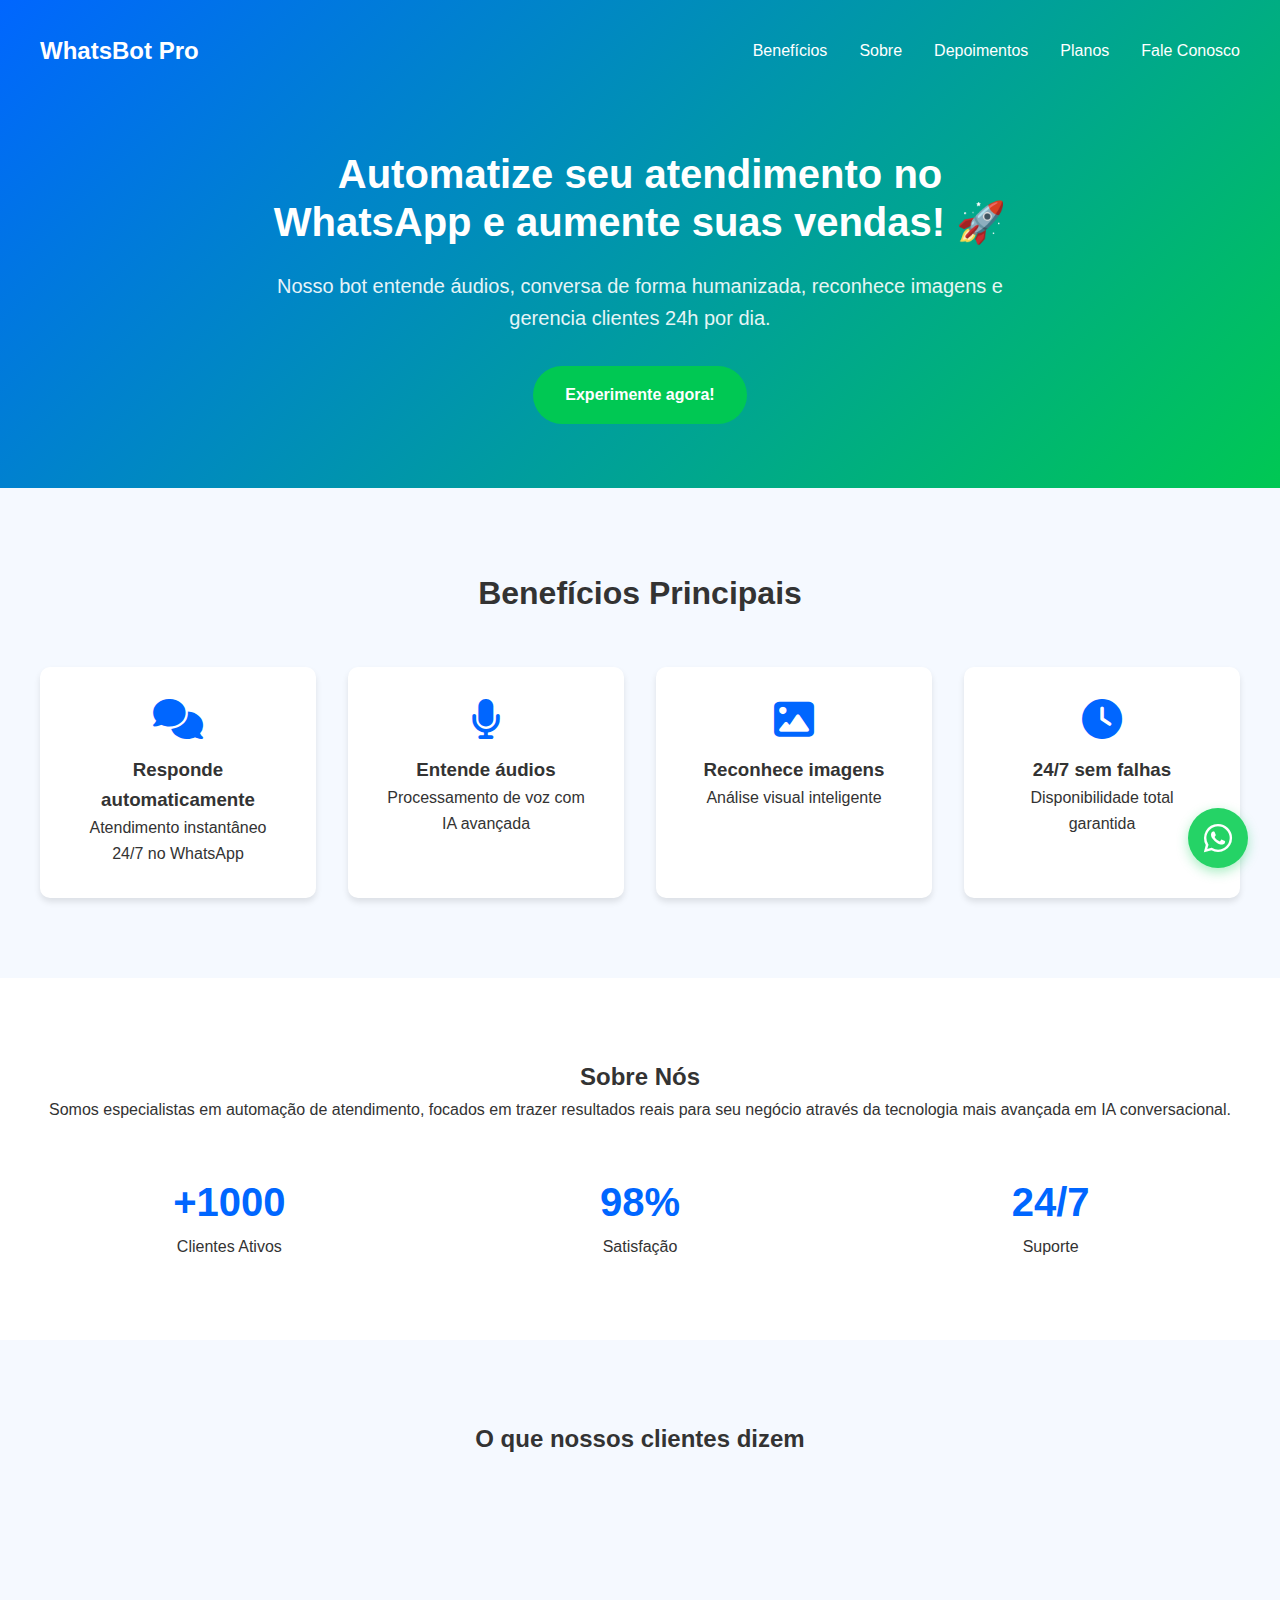
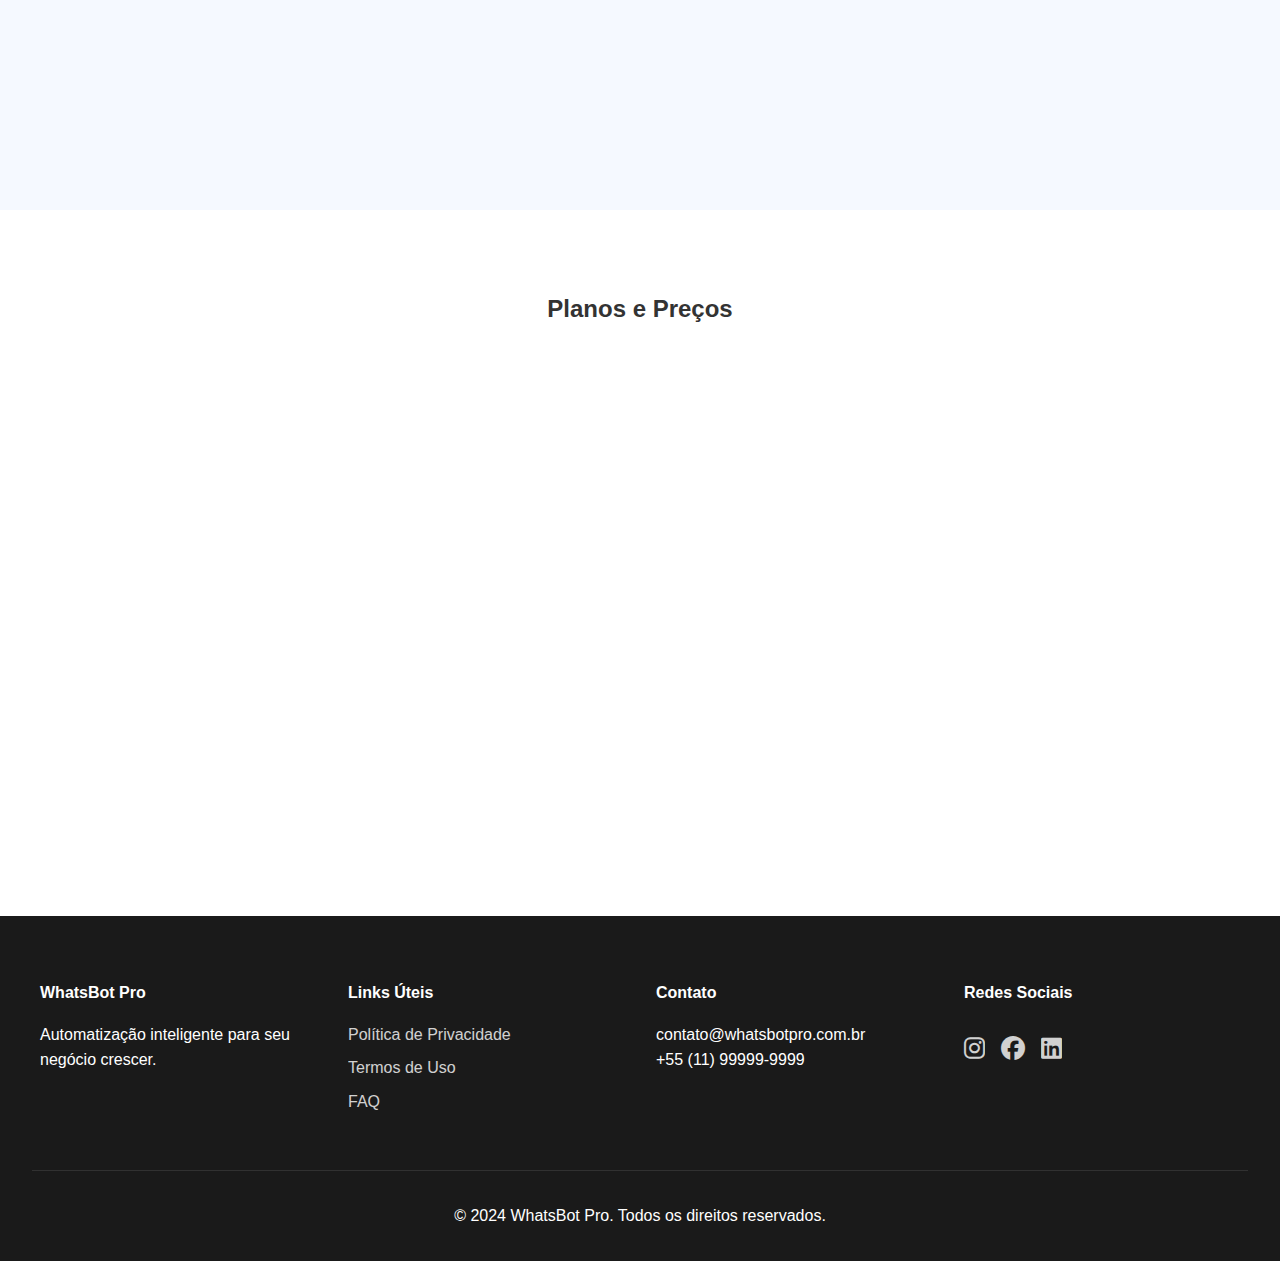
==== index.html @ e5d47222 "primeiro commit" ====
<!DOCTYPE html>
<html lang="pt-BR">
<head>
    <meta charset="UTF-8">
    <meta name="viewport" content="width=device-width, initial-scale=1.0">
    <meta name="description" content="Bot de automação para WhatsApp - Atendimento 24/7 com IA">
    <title>WhatsBot Pro - Automatize seu atendimento no WhatsApp</title>
    <link rel="stylesheet" href="style.css">
    <link rel="stylesheet" href="https://cdnjs.cloudflare.com/ajax/libs/font-awesome/6.5.1/css/all.min.css">
</head>
<body>
    <header class="hero">
        <nav>
            <div class="logo">WhatsBot Pro</div>
            <div class="nav-links">
                <a href="#beneficios">Benefícios</a>
                <a href="#sobre">Sobre</a>
                <a href="#depoimentos">Depoimentos</a>
                <a href="#planos">Planos</a>
                <!-- <a href="#contato" class="cta-button">Fale Conosco</a> -->
                <a href="#contato" >Fale Conosco</a>
            </div>
            <button class="mobile-menu-btn">
                <span></span>
                <span></span>
                <span></span>
            </button>
        </nav>
        <div class="hero-content">
            <h1>Automatize seu atendimento no WhatsApp e aumente suas vendas! 🚀</h1>
            <p>Nosso bot entende áudios, conversa de forma humanizada, reconhece imagens e gerencia clientes 24h por dia.</p>
            <a href="#planos" class="cta-button pulse">Experimente agora!</a>
        </div>
    </header>

    <section id="beneficios" class="benefits">
        <h2>Benefícios Principais</h2>
        <div class="benefits-grid">
            <div class="benefit-card">
                <i class="fas fa-comments"></i>
                <h3>Responde automaticamente</h3>
                <p>Atendimento instantâneo 24/7 no WhatsApp</p>
            </div>
            <div class="benefit-card">
                <i class="fas fa-microphone"></i>
                <h3>Entende áudios</h3>
                <p>Processamento de voz com IA avançada</p>
            </div>
            <div class="benefit-card">
                <i class="fas fa-image"></i>
                <h3>Reconhece imagens</h3>
                <p>Análise visual inteligente</p>
            </div>
            <div class="benefit-card">
                <i class="fas fa-clock"></i>
                <h3>24/7 sem falhas</h3>
                <p>Disponibilidade total garantida</p>
            </div>
        </div>
    </section>

    <section id="sobre" class="about">
        <div class="about-content">
            <h2>Sobre Nós</h2>
            <p>Somos especialistas em automação de atendimento, focados em trazer resultados reais para seu negócio através da tecnologia mais avançada em IA conversacional.</p>
            <div class="stats">
                <div class="stat">
                    <h3>+1000</h3>
                    <p>Clientes Ativos</p>
                </div>
                <div class="stat">
                    <h3>98%</h3>
                    <p>Satisfação</p>
                </div>
                <div class="stat">
                    <h3>24/7</h3>
                    <p>Suporte</p>
                </div>
            </div>
        </div>
    </section>

    <section id="depoimentos" class="testimonials">
        <h2>O que nossos clientes dizem</h2>
        <div class="testimonials-grid">
            <div class="testimonial-card">
                <div class="stars">★★★★★</div>
                <p>"Aumentamos nossas vendas em 300% com o WhatsBot Pro. Atendimento impecável!"</p>
                <div class="client">
                    <img src="https://ui-avatars.com/api/?name=João+Silva" alt="João Silva">
                    <div>
                        <h4>João Silva</h4>
                        <p>Loja Virtual JS</p>
                    </div>
                </div>
            </div>
            <div class="testimonial-card">
                <div class="stars">★★★★★</div>
                <p>"O melhor investimento que fizemos. O bot é incrível e o suporte é excepcional!"</p>
                <div class="client">
                    <img src="https://ui-avatars.com/api/?name=Maria+Santos" alt="Maria Santos">
                    <div>
                        <h4>Maria Santos</h4>
                        <p>MS Cosméticos</p>
                    </div>
                </div>
            </div>
        </div>
    </section>

    <section id="planos" class="pricing">
        <h2>Planos e Preços</h2>
        <div class="pricing-grid">
            <div class="pricing-card">
                <h3>Básico</h3>
                <div class="price">R$ 297<span>/mês</span></div>
                <ul>
                    <li>✓ Até 1000 conversas/mês</li>
                    <li>✓ Respostas automáticas</li>
                    <li>✓ Suporte por email</li>
                    <li>✓ Relatórios básicos</li>
                </ul>
                <a href="#contato" class="cta-button">Começar agora</a>
            </div>
            <div class="pricing-card featured">
                <div class="featured-label">Mais Popular</div>
                <h3>Profissional</h3>
                <div class="price">R$ 497<span>/mês</span></div>
                <ul>
                    <li>✓ Até 5000 conversas/mês</li>
                    <li>✓ IA avançada</li>
                    <li>✓ Suporte prioritário</li>
                    <li>✓ Relatórios avançados</li>
                    <li>✓ Personalização completa</li>
                </ul>
                <a href="#contato" class="cta-button">Começar agora</a>
            </div>
            <div class="pricing-card">
                <h3>Enterprise</h3>
                <div class="price">Sob consulta</div>
                <ul>
                    <li>✓ Conversas ilimitadas</li>
                    <li>✓ IA personalizada</li>
                    <li>✓ Suporte 24/7</li>
                    <li>✓ API exclusiva</li>
                    <li>✓ Treinamento da equipe</li>
                </ul>
                <a href="#contato" class="cta-button">Falar com consultor</a>
            </div>
        </div>
    </section>

    <div id="whatsapp-button" class="whatsapp-button">
        <i class="fab fa-whatsapp"></i>
    </div>

    <footer>
        <div class="footer-content">
            <div class="footer-section">
                <h4>WhatsBot Pro</h4>
                <p>Automatização inteligente para seu negócio crescer.</p>
            </div>
            <div class="footer-section">
                <h4>Links Úteis</h4>
                <a href="#">Política de Privacidade</a>
                <a href="#">Termos de Uso</a>
                <a href="#">FAQ</a>
            </div>
            <div class="footer-section">
                <h4>Contato</h4>
                <p>contato@whatsbotpro.com.br</p>
                <p>+55 (11) 99999-9999</p>
            </div>
            <div class="footer-section">
                <h4>Redes Sociais</h4>
                <div class="social-links">
                    <a href="#"><i class="fab fa-instagram"></i></a>
                    <a href="#"><i class="fab fa-facebook"></i></a>
                    <a href="#"><i class="fab fa-linkedin"></i></a>
                </div>
            </div>
        </div>
        <div class="footer-bottom">
            <p>&copy; 2024 WhatsBot Pro. Todos os direitos reservados.</p>
        </div>
    </footer>

    <script src="main.js"></script>
</body>
</html>
---- style.css ----
:root {
    --primary-color: #0066ff;
    --secondary-color: #00c853;
    --dark-blue: #004ecb;
    --dark-green: #009624;
    --text-color: #333;
    --light-bg: #f5f9ff;
    --white: #ffffff;
    --gradient: linear-gradient(135deg, var(--primary-color), var(--secondary-color));
}

* {
    margin: 0;
    padding: 0;
    box-sizing: border-box;
}

html {
    scroll-behavior: smooth;
}

body {
    font-family: 'Inter', -apple-system, BlinkMacSystemFont, 'Segoe UI', Roboto, Oxygen, Ubuntu, Cantarell, sans-serif;
    line-height: 1.6;
    color: var(--text-color);
}

/* Header & Navigation */
.hero {
    background: var(--gradient);
    color: var(--white);
    padding: 1rem 2rem 4rem;
    position: relative;
    overflow: hidden;
}

nav {
    display: flex;
    justify-content: space-between;
    align-items: center;
    padding: 1rem 0;
    max-width: 1200px;
    margin: 0 auto;
}

.logo {
    font-size: 1.5rem;
    font-weight: bold;
}

.nav-links {
    display: flex;
    gap: 2rem;
}

.nav-links a {
    color: var(--white);
    text-decoration: none;
    font-weight: 500;
    transition: opacity 0.3s;
}

.nav-links a:hover {
    opacity: 0.8;
}

.hero-content {
    max-width: 800px;
    margin: 4rem auto 0;
    text-align: center;
}

.hero-content h1 {
    font-size: 2.5rem;
    margin-bottom: 1.5rem;
    line-height: 1.2;
}

.hero-content p {
    font-size: 1.25rem;
    margin-bottom: 2rem;
    opacity: 0.9;
}

/* Buttons */
.cta-button {
    display: inline-block;
    padding: 1rem 2rem;
    background: var(--secondary-color);
    color: var(--white);
    text-decoration: none;
    border-radius: 50px;
    font-weight: 600;
    transition: transform 0.3s, box-shadow 0.3s;
}

.cta-button:hover {
    transform: translateY(-2px);
    box-shadow: 0 4px 12px rgba(0, 200, 83, 0.3);
}

.pulse {
    animation: pulse 2s infinite;
}

@keyframes pulse {
    0% {
        box-shadow: 0 0 0 0 rgba(0, 200, 83, 0.4);
    }
    70% {
        box-shadow: 0 0 0 10px rgba(0, 200, 83, 0);
    }
    100% {
        box-shadow: 0 0 0 0 rgba(0, 200, 83, 0);
    }
}

/* Benefits Section */
.benefits {
    padding: 5rem 2rem;
    background: var(--light-bg);
}

.benefits h2 {
    text-align: center;
    margin-bottom: 3rem;
    font-size: 2rem;
}

.benefits-grid {
    display: grid;
    grid-template-columns: repeat(auto-fit, minmax(250px, 1fr));
    gap: 2rem;
    max-width: 1200px;
    margin: 0 auto;
}

.benefit-card {
    background: var(--white);
    padding: 2rem;
    border-radius: 10px;
    text-align: center;
    transition: transform 0.3s;
    box-shadow: 0 4px 6px rgba(0, 0, 0, 0.1);
}

.benefit-card:hover {
    transform: translateY(-5px);
}

.benefit-card i {
    font-size: 2.5rem;
    color: var(--primary-color);
    margin-bottom: 1rem;
}

/* About Section */
.about {
    padding: 5rem 2rem;
    background: var(--white);
}

.about-content {
    max-width: 1200px;
    margin: 0 auto;
    text-align: center;
}

.stats {
    display: grid;
    grid-template-columns: repeat(auto-fit, minmax(200px, 1fr));
    gap: 2rem;
    margin-top: 3rem;
}

.stat h3 {
    font-size: 2.5rem;
    color: var(--primary-color);
}

/* Testimonials */
.testimonials {
    padding: 5rem 2rem;
    background: var(--light-bg);
}

.testimonials h2 {
    text-align: center;
    margin-bottom: 3rem;
}

.testimonials-grid {
    display: grid;
    grid-template-columns: repeat(auto-fit, minmax(300px, 1fr));
    gap: 2rem;
    max-width: 1200px;
    margin: 0 auto;
}

.testimonial-card {
    background: var(--white);
    padding: 2rem;
    border-radius: 10px;
    box-shadow: 0 4px 6px rgba(0, 0, 0, 0.1);
}

.stars {
    color: #ffd700;
    margin-bottom: 1rem;
}

.client {
    display: flex;
    align-items: center;
    margin-top: 1rem;
}

.client img {
    width: 50px;
    height: 50px;
    border-radius: 50%;
    margin-right: 1rem;
}

/* Pricing */
.pricing {
    padding: 5rem 2rem;
    background: var(--white);
}

.pricing h2 {
    text-align: center;
    margin-bottom: 3rem;
}

.pricing-grid {
    display: grid;
    grid-template-columns: repeat(auto-fit, minmax(300px, 1fr));
    gap: 2rem;
    max-width: 1200px;
    margin: 0 auto;
}

.pricing-card {
    background: var(--white);
    padding: 2rem;
    border-radius: 10px;
    text-align: center;
    box-shadow: 0 4px 6px rgba(0, 0, 0, 0.1);
    position: relative;
}

.pricing-card.featured {
    transform: scale(1.05);
    border: 2px solid var(--primary-color);
}

.featured-label {
    position: absolute;
    top: -12px;
    left: 50%;
    transform: translateX(-50%);
    background: var(--primary-color);
    color: var(--white);
    padding: 0.5rem 1rem;
    border-radius: 20px;
    font-size: 0.875rem;
}

.price {
    font-size: 2.5rem;
    color: var(--primary-color);
    margin: 1rem 0;
}

.price span {
    font-size: 1rem;
    color: var(--text-color);
}

.pricing-card ul {
    list-style: none;
    margin: 2rem 0;
}

.pricing-card li {
    margin: 0.5rem 0;
}

/* WhatsApp Button */
.whatsapp-button {
    position: fixed;
    bottom: 2rem;
    right: 2rem;
    background: #25d366;
    width: 60px;
    height: 60px;
    border-radius: 50%;
    display: flex;
    align-items: center;
    justify-content: center;
    color: var(--white);
    font-size: 2rem;
    cursor: pointer;
    box-shadow: 0 4px 12px rgba(37, 211, 102, 0.4);
    transition: transform 0.3s;
}

.whatsapp-button:hover {
    transform: scale(1.1);
}

/* Footer */
footer {
    background: #1a1a1a;
    color: var(--white);
    padding: 4rem 2rem 2rem;
}

.footer-content {
    display: grid;
    grid-template-columns: repeat(auto-fit, minmax(200px, 1fr));
    gap: 2rem;
    max-width: 1200px;
    margin: 0 auto;
}

.footer-section h4 {
    margin-bottom: 1rem;
}

.footer-section a {
    color: var(--white);
    text-decoration: none;
    display: block;
    margin: 0.5rem 0;
    opacity: 0.8;
}

.social-links {
    display: flex;
    gap: 1rem;
    margin-top: 1rem;
}

.social-links a {
    font-size: 1.5rem;
}

.footer-bottom {
    text-align: center;
    margin-top: 3rem;
    padding-top: 2rem;
    border-top: 1px solid rgba(255, 255, 255, 0.1);
}

/* Mobile Menu */
.mobile-menu-btn {
    display: none;
    flex-direction: column;
    gap: 6px;
    background: none;
    border: none;
    cursor: pointer;
    padding: 5px;
}

.mobile-menu-btn span {
    width: 25px;
    height: 2px;
    background: var(--white);
    transition: 0.3s;
}

/* Responsive Design */
@media (max-width: 768px) {
    .nav-links {
        display: none;
    }

    .mobile-menu-btn {
        display: flex;
    }

    .nav-links.active {
        display: flex;
        flex-direction: column;
        position: absolute;
        top: 80px;
        left: 0;
        right: 0;
        background: var(--primary-color);
        padding: 1rem;
        text-align: center;
    }

    .hero-content h1 {
        font-size: 2rem;
    }

    .pricing-card.featured {
        transform: none;
    }
}

/* Animations */
@keyframes fadeIn {
    from {
        opacity: 0;
        transform: translateY(20px);
    }
    to {
        opacity: 1;
        transform: translateY(0);
    }
}

.benefit-card, .testimonial-card, .pricing-card {
    animation: fadeIn 0.6s ease-out;
}
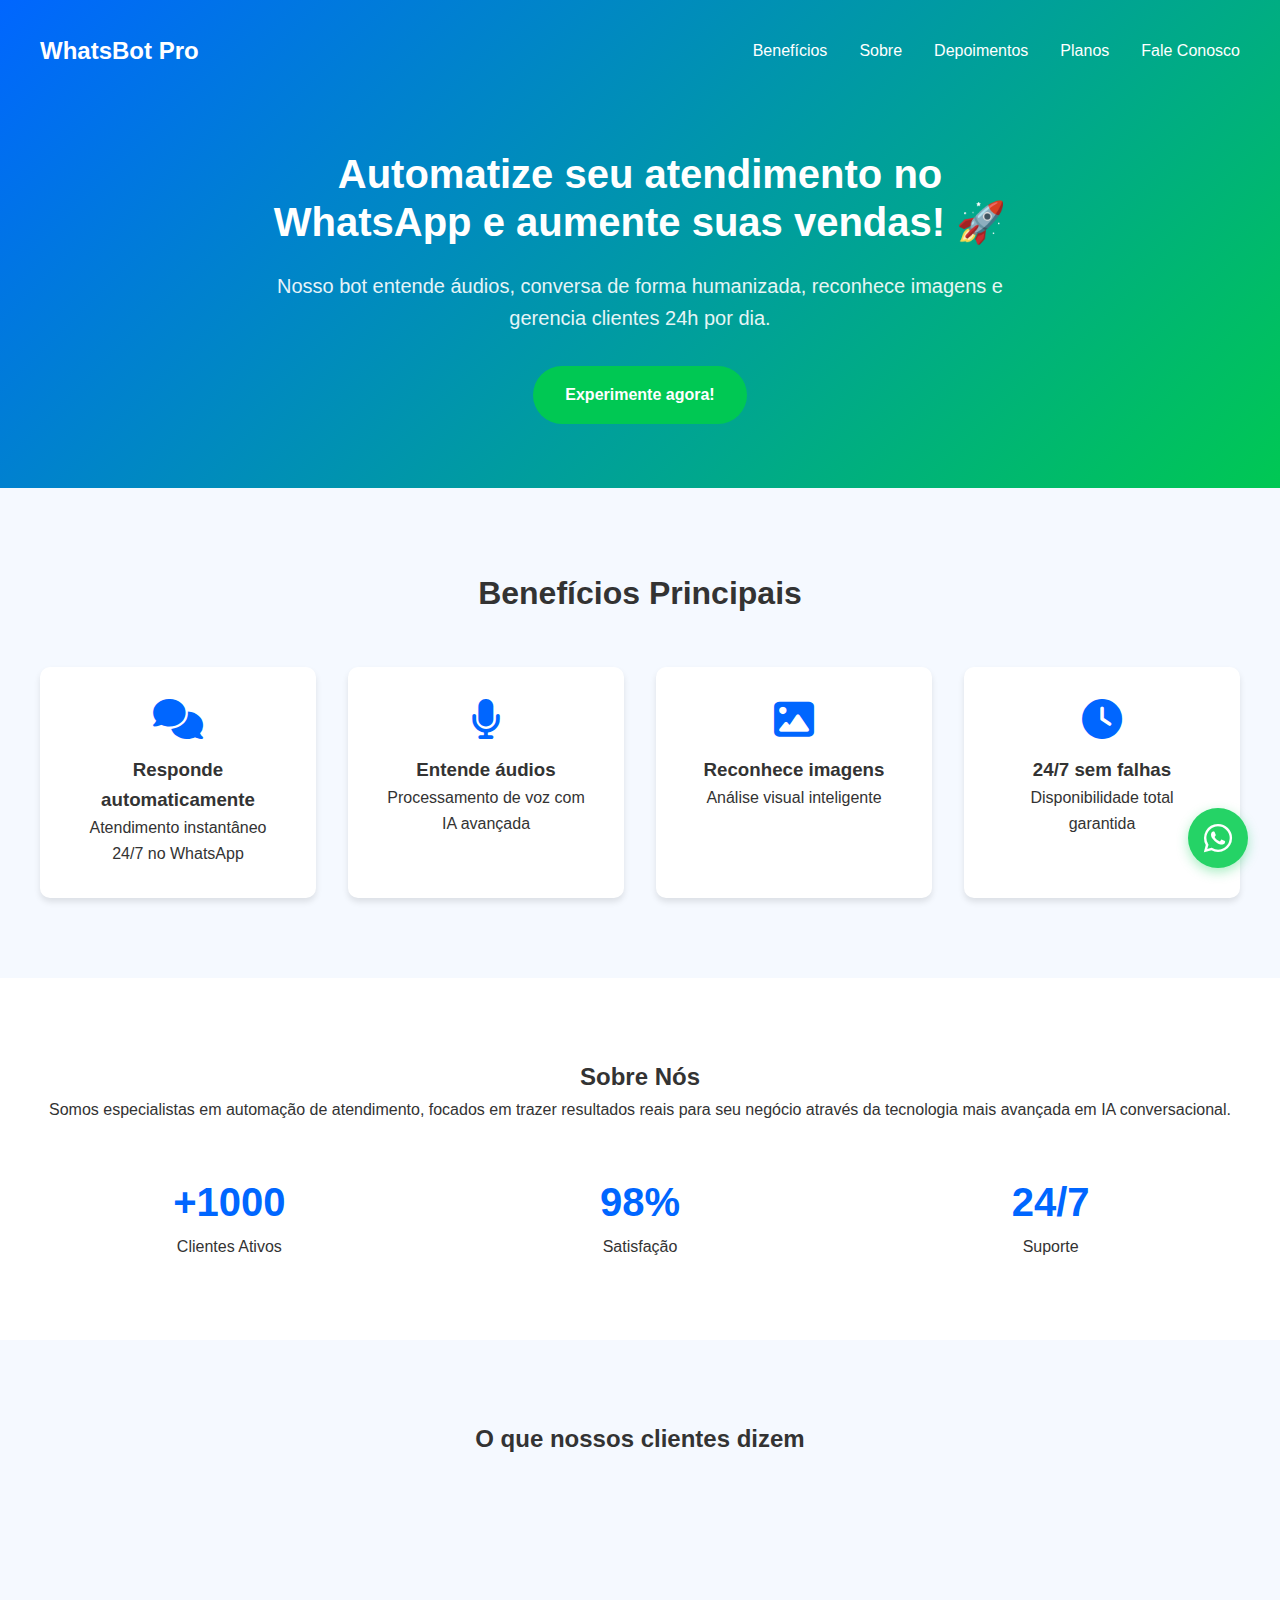
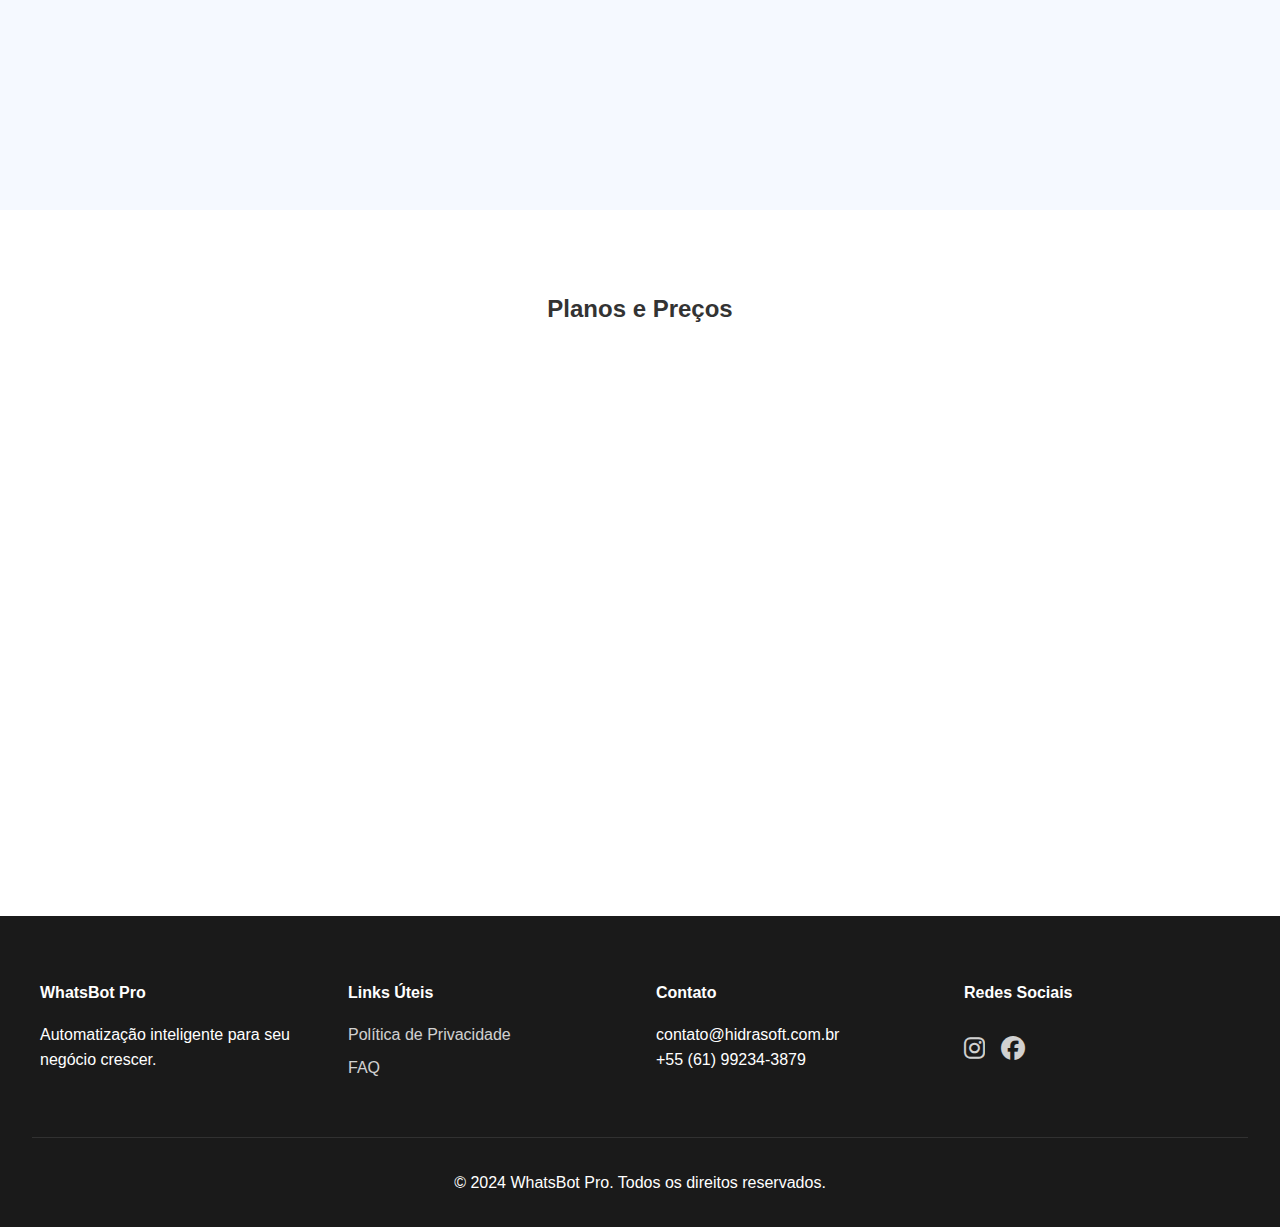
==== commit 60194f09: "criacao da faq, politicas de privacidade e alteracoes para conectar redes sociais" ====
--- a/index.html
+++ b/index.html
@@ -18,7 +18,7 @@
                 <a href="#depoimentos">Depoimentos</a>
                 <a href="#planos">Planos</a>
                 <!-- <a href="#contato" class="cta-button">Fale Conosco</a> -->
-                <a href="#contato" >Fale Conosco</a>
+                <a href="https://wa.me/5561992343879?text=Olá! Gostaria de saber mais sobre o WhatsBot Pro." target="_blank" >Fale Conosco</a>
             </div>
             <button class="mobile-menu-btn">
                 <span></span>
@@ -85,7 +85,7 @@
         <div class="testimonials-grid">
             <div class="testimonial-card">
                 <div class="stars">★★★★★</div>
-                <p>"Aumentamos nossas vendas em 300% com o WhatsBot Pro. Atendimento impecável!"</p>
+                <p>"Era exatamente o que eu estava precisando. Totalmente flexivel e sob o meu comando!"</p>
                 <div class="client">
                     <img src="https://ui-avatars.com/api/?name=João+Silva" alt="João Silva">
                     <div>
@@ -115,9 +115,9 @@
                 <h3>Básico</h3>
                 <div class="price">R$ 297<span>/mês</span></div>
                 <ul>
-                    <li>✓ Até 1000 conversas/mês</li>
+                    <li>✓ Sem limites de uso</li>
                     <li>✓ Respostas automáticas</li>
-                    <li>✓ Suporte por email</li>
+                    <li>✓ Entende mensagens de áudio</li>
                     <li>✓ Relatórios básicos</li>
                 </ul>
                 <a href="#contato" class="cta-button">Começar agora</a>
@@ -162,21 +162,21 @@
             </div>
             <div class="footer-section">
                 <h4>Links Úteis</h4>
-                <a href="#">Política de Privacidade</a>
-                <a href="#">Termos de Uso</a>
-                <a href="#">FAQ</a>
+                <a href="./politicasDePrivacidade.html" target="_blank">Política de Privacidade</a>
+                <!-- <a href="#">Termos de Uso</a> -->
+                <a href="./faq.html" target="_blank">FAQ</a>
             </div>
             <div class="footer-section">
                 <h4>Contato</h4>
-                <p>contato@whatsbotpro.com.br</p>
-                <p>+55 (11) 99999-9999</p>
+                <p>contato@hidrasoft.com.br</p>
+                <p>+55 (61) 99234-3879</p>
             </div>
             <div class="footer-section">
                 <h4>Redes Sociais</h4>
                 <div class="social-links">
-                    <a href="#"><i class="fab fa-instagram"></i></a>
-                    <a href="#"><i class="fab fa-facebook"></i></a>
-                    <a href="#"><i class="fab fa-linkedin"></i></a>
+                    <a href="https://www.instagram.com/rodrigoclc_/" target="_blank"><i class="fab fa-instagram"></i></a>
+                    <a href="https://www.facebook.com/profile.php?id=61563720826070&locale=pt_BR" target="_blank"><i class="fab fa-facebook"></i></a>
+                    <!-- <a href="#"><i class="fab fa-linkedin"></i></a> -->
                 </div>
             </div>
         </div>
